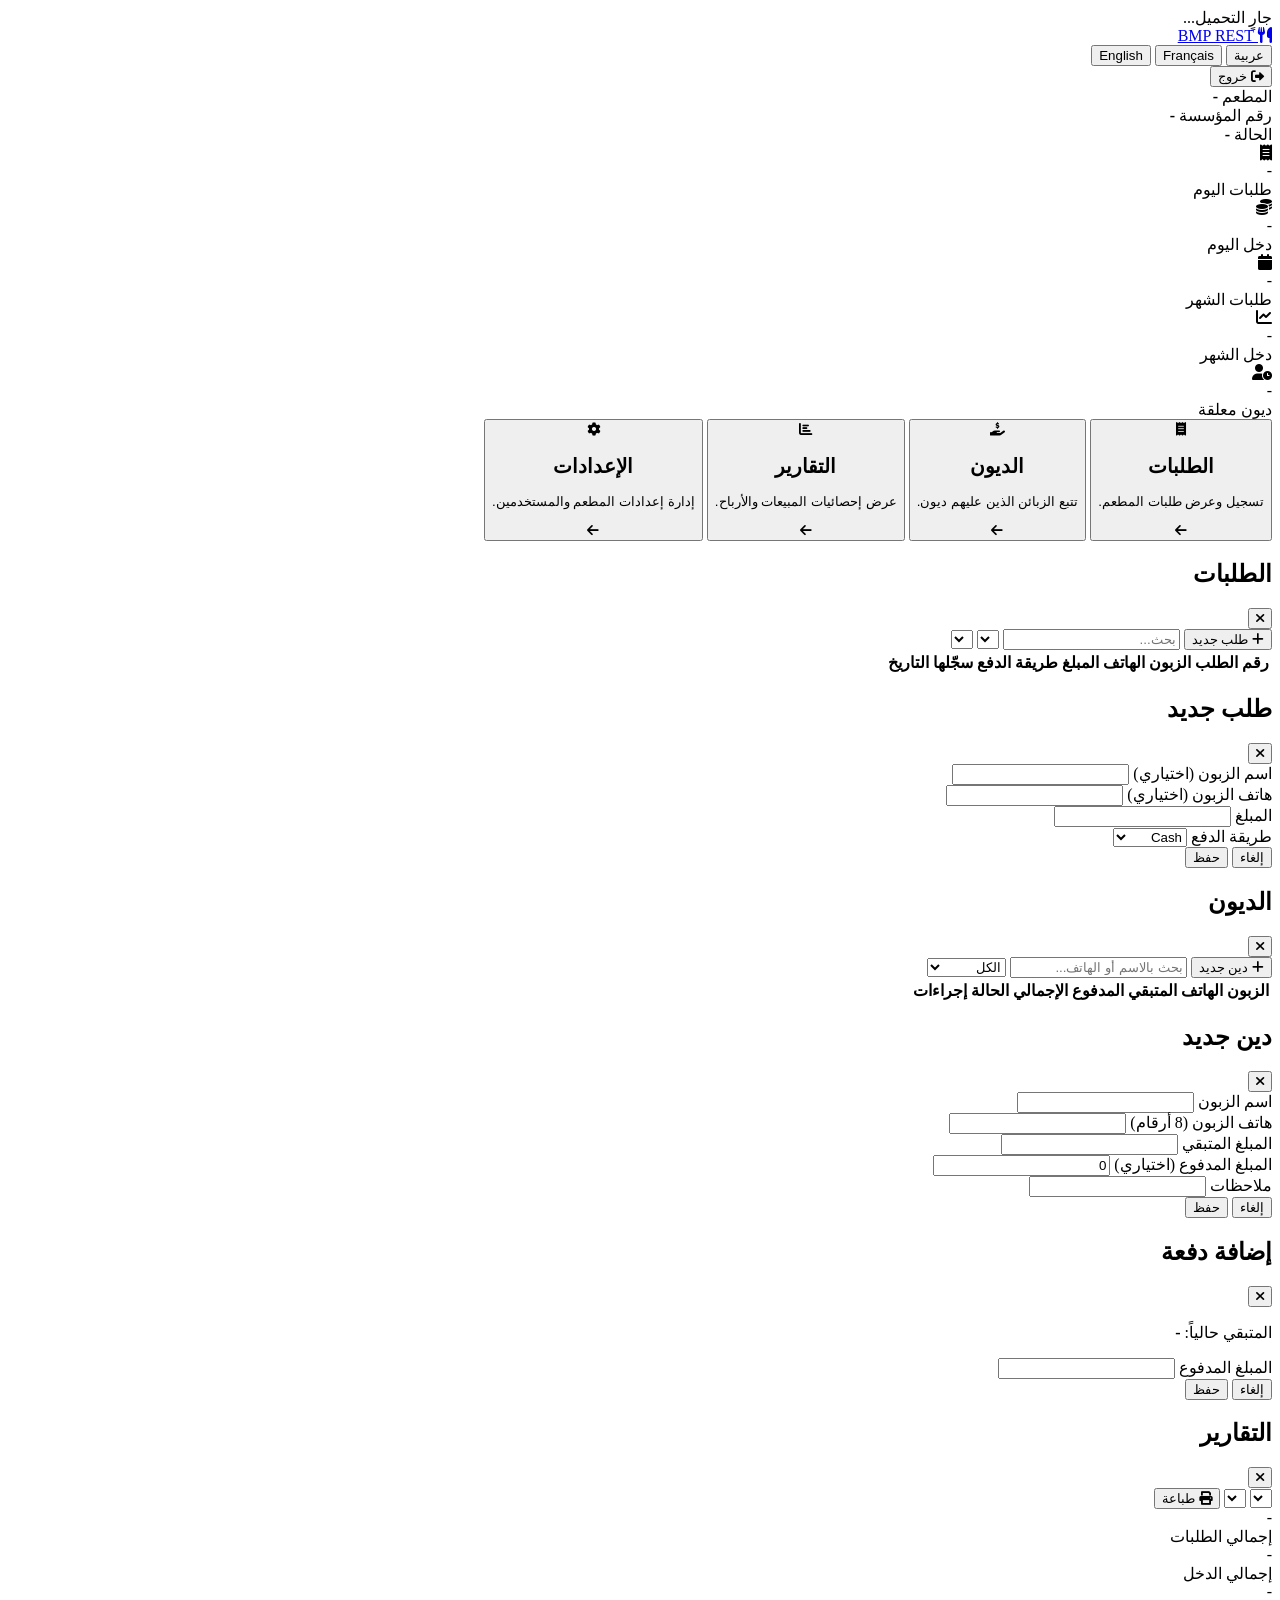
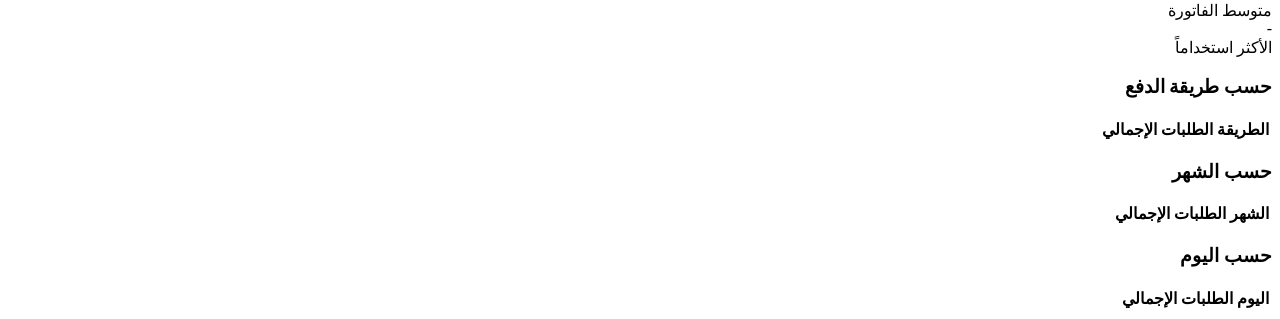
==== rest.html @ 84cc10a3 "Create rest.html" ====
<!DOCTYPE html>
<html lang="ar" dir="rtl">

<head>
    <meta charset="UTF-8">
    <meta name="viewport" content="width=device-width, initial-scale=1.0">

    <title>BMP REST · Dashboard</title>

    <link rel="preconnect" href="https://fonts.googleapis.com">
    <link rel="preconnect" href="https://fonts.gstatic.com" crossorigin>
    <link href="https://fonts.googleapis.com/css2?family=IBM+Plex+Sans+Arabic:wght@300;400;500;600;700&family=Inter:wght@300;400;500;600;700&display=swap" rel="stylesheet">

    <link rel="stylesheet" href="https://cdnjs.cloudflare.com/ajax/libs/font-awesome/6.0.0-beta3/css/all.min.css">

    <link rel="stylesheet" href="rest.css">
</head>

<body class="lang-ar">

    <div class="bg-blob bg-blob-1" aria-hidden="true"></div>
    <div class="bg-blob bg-blob-2" aria-hidden="true"></div>
    <div class="bg-grid" aria-hidden="true"></div>

    <div class="page-loader" id="pageLoader" aria-hidden="true">
        <div class="loader-spinner"></div>
        <span class="loader-text"
              data-ar="جارٍ التحميل..."
              data-fr="Chargement..."
              data-en="Loading...">جارٍ التحميل...</span>
    </div>

    <div class="page-container">

        <!-- Header -->
        <header class="page-header">
            <div class="header-brand">
                <a href="rest.html" class="topbar-logo">
                    <i class="fas fa-utensils"></i> BMP REST
                </a>
            </div>

            <div class="header-actions">
                <div class="lang-switcher" role="group" aria-label="Language">
                    <button type="button" class="lang-btn active" data-lang="ar">عربية</button>
                    <button type="button" class="lang-btn"        data-lang="fr">Français</button>
                    <button type="button" class="lang-btn"        data-lang="en">English</button>
                </div>

                <button id="logoutBtn" class="btn btn-secondary">
                    <i class="fas fa-sign-out-alt"></i>
                    <span data-ar="خروج" data-fr="Déconnexion" data-en="Logout">خروج</span>
                </button>
            </div>
        </header>


        <!-- Summary -->
        <section class="school-summary">
            <div class="summary-item">
                <span class="summary-label" data-ar="المطعم" data-fr="Restaurant" data-en="Restaurant">المطعم</span>
                <strong id="restaurantName">-</strong>
            </div>
            <div class="summary-item">
                <span class="summary-label" data-ar="رقم المؤسسة" data-fr="ID" data-en="Institution ID">رقم المؤسسة</span>
                <strong id="restaurantId">-</strong>
            </div>
            <div class="summary-item">
                <span class="summary-label" data-ar="الحالة" data-fr="Statut" data-en="Status">الحالة</span>
                <strong id="restaurantStatus">-</strong>
            </div>
        </section>


        <!-- Live tiles -->
        <section class="tiles">
            <div class="tile">
                <div class="tile-icon"><i class="fas fa-receipt"></i></div>
                <div class="tile-value" id="tileTodayOrders">-</div>
                <div class="tile-label"
                     data-ar="طلبات اليوم" data-fr="Commandes aujourd'hui" data-en="Today's Orders">طلبات اليوم</div>
            </div>
            <div class="tile">
                <div class="tile-icon"><i class="fas fa-coins"></i></div>
                <div class="tile-value" id="tileTodayIncome">-</div>
                <div class="tile-label"
                     data-ar="دخل اليوم" data-fr="Revenu aujourd'hui" data-en="Today's Income">دخل اليوم</div>
            </div>
            <div class="tile">
                <div class="tile-icon"><i class="fas fa-calendar"></i></div>
                <div class="tile-value" id="tileMonthOrders">-</div>
                <div class="tile-label"
                     data-ar="طلبات الشهر" data-fr="Commandes du mois" data-en="Month Orders">طلبات الشهر</div>
            </div>
            <div class="tile">
                <div class="tile-icon"><i class="fas fa-chart-line"></i></div>
                <div class="tile-value" id="tileMonthIncome">-</div>
                <div class="tile-label"
                     data-ar="دخل الشهر" data-fr="Revenu du mois" data-en="Month Income">دخل الشهر</div>
            </div>
            <div class="tile">
                <div class="tile-icon"><i class="fas fa-user-clock"></i></div>
                <div class="tile-value" id="tileOutstanding">-</div>
                <div class="tile-label"
                     data-ar="ديون معلقة" data-fr="Dettes en attente" data-en="Outstanding Debts">ديون معلقة</div>
            </div>
        </section>


        <!-- Cards -->
        <main class="dashboard">
            <button id="ordersCard" class="dashboard-card">
                <div class="card-icon"><i class="fas fa-receipt"></i></div>
                <h2 data-ar="الطلبات" data-fr="Commandes" data-en="Orders">الطلبات</h2>
                <p data-ar="تسجيل وعرض طلبات المطعم."
                   data-fr="Enregistrer et consulter les commandes."
                   data-en="Record and view restaurant orders.">
                    تسجيل وعرض طلبات المطعم.
                </p>
                <span class="card-arrow"><i class="fas fa-arrow-left"></i></span>
            </button>

            <button id="debtsCard" class="dashboard-card">
                <div class="card-icon"><i class="fas fa-hand-holding-dollar"></i></div>
                <h2 data-ar="الديون" data-fr="Dettes" data-en="Debts">الديون</h2>
                <p data-ar="تتبع الزبائن الذين عليهم ديون."
                   data-fr="Suivre les clients débiteurs."
                   data-en="Track customers with outstanding debts.">
                    تتبع الزبائن الذين عليهم ديون.
                </p>
                <span class="card-arrow"><i class="fas fa-arrow-left"></i></span>
            </button>

            <button id="reportsCard" class="dashboard-card">
                <div class="card-icon"><i class="fas fa-chart-bar"></i></div>
                <h2 data-ar="التقارير" data-fr="Rapports" data-en="Reports">التقارير</h2>
                <p data-ar="عرض إحصائيات المبيعات والأرباح."
                   data-fr="Voir les statistiques de vente."
                   data-en="View sales statistics and reports.">
                    عرض إحصائيات المبيعات والأرباح.
                </p>
                <span class="card-arrow"><i class="fas fa-arrow-left"></i></span>
            </button>

            <button id="settingsCard" class="dashboard-card">
                <div class="card-icon"><i class="fas fa-cog"></i></div>
                <h2 data-ar="الإعدادات" data-fr="Paramètres" data-en="Settings">الإعدادات</h2>
                <p data-ar="إدارة إعدادات المطعم والمستخدمين."
                   data-fr="Gérer les paramètres et utilisateurs."
                   data-en="Manage restaurant settings and users.">
                    إدارة إعدادات المطعم والمستخدمين.
                </p>
                <span class="card-arrow"><i class="fas fa-arrow-left"></i></span>
            </button>
        </main>

    </div>


    <!-- ==================================================== -->
    <!-- ORDERS MODAL -->
    <!-- ==================================================== -->

    <div class="modal" id="ordersModal">
        <div class="modal-overlay" data-close="ordersModal"></div>
        <div class="modal-box modal-xl">

            <header class="modal-header">
                <h2 data-ar="الطلبات" data-fr="Commandes" data-en="Orders">الطلبات</h2>
                <button class="modal-close" data-close="ordersModal"><i class="fas fa-times"></i></button>
            </header>

            <div class="modal-body">

                <div class="toolbar">
                    <button class="btn btn-primary" id="addOrderBtn">
                        <i class="fas fa-plus"></i>
                        <span data-ar="طلب جديد" data-fr="Nouvelle commande" data-en="New Order">طلب جديد</span>
                    </button>

                    <input type="search" id="ordersSearch"
                           data-ar-placeholder="بحث..."
                           data-fr-placeholder="Rechercher..."
                           data-en-placeholder="Search..."
                           placeholder="بحث...">

                    <select id="ordersMonthFilter"></select>

                    <select id="ordersMethodFilter"></select>
                </div>

                <div class="table-wrap">
                    <table class="data-table">
                        <thead>
                            <tr>
                                <th data-ar="رقم الطلب" data-fr="N°" data-en="Order #">رقم الطلب</th>
                                <th data-ar="الزبون" data-fr="Client" data-en="Customer">الزبون</th>
                                <th data-ar="الهاتف" data-fr="Téléphone" data-en="Phone">الهاتف</th>
                                <th data-ar="المبلغ" data-fr="Montant" data-en="Amount">المبلغ</th>
                                <th data-ar="طريقة الدفع" data-fr="Paiement" data-en="Method">طريقة الدفع</th>
                                <th data-ar="سجّلها" data-fr="Enregistré par" data-en="Recorded By">سجّلها</th>
                                <th data-ar="التاريخ" data-fr="Date" data-en="Date">التاريخ</th>
                            </tr>
                        </thead>
                        <tbody id="ordersTableBody"></tbody>
                    </table>
                </div>

                <div class="empty-state" id="ordersEmpty" style="display:none;">
                    <i class="fas fa-receipt"></i>
                    <p data-ar="لا توجد طلبات." data-fr="Aucune commande." data-en="No orders yet.">لا توجد طلبات.</p>
                </div>

            </div>

        </div>
    </div>


    <!-- ADD ORDER MODAL -->
    <div class="modal" id="addOrderModal">
        <div class="modal-overlay" data-close="addOrderModal"></div>
        <div class="modal-box">
            <header class="modal-header">
                <h2 data-ar="طلب جديد" data-fr="Nouvelle commande" data-en="New Order">طلب جديد</h2>
                <button class="modal-close" data-close="addOrderModal"><i class="fas fa-times"></i></button>
            </header>

            <div class="modal-body">
                <form id="addOrderForm" novalidate>

                    <div class="form-group">
                        <label for="orderCustomerName"
                               data-ar="اسم الزبون (اختياري)"
                               data-fr="Nom du client (optionnel)"
                               data-en="Customer Name (optional)">اسم الزبون (اختياري)</label>
                        <input type="text" id="orderCustomerName">
                    </div>

                    <div class="form-group">
                        <label for="orderCustomerPhone"
                               data-ar="هاتف الزبون (اختياري)"
                               data-fr="Téléphone (optionnel)"
                               data-en="Customer Phone (optional)">هاتف الزبون (اختياري)</label>
                        <input type="tel" id="orderCustomerPhone">
                    </div>

                    <div class="form-group">
                        <label for="orderSubtotal"
                               data-ar="المبلغ"
                               data-fr="Montant"
                               data-en="Amount">المبلغ</label>
                        <input type="number" id="orderSubtotal" min="1" step="0.01" required>
                    </div>

                    <div class="form-group">
                        <label for="orderPaymentMethod"
                               data-ar="طريقة الدفع"
                               data-fr="Mode de paiement"
                               data-en="Payment Method">طريقة الدفع</label>
                        <select id="orderPaymentMethod" required>
                            <option value="Cash">Cash</option>
                            <option value="Bankily">Bankily</option>
                            <option value="Sedad">Sedad</option>
                            <option value="Masrivi">Masrivi</option>
                            <option value="Bimbank">Bimbank</option>
                            <option value="Gimtel">Gimtel</option>
                        </select>
                    </div>

                    <div id="orderFormError" class="error-message"></div>

                    <div class="modal-actions">
                        <button type="button" class="btn btn-secondary" data-close="addOrderModal">
                            <span data-ar="إلغاء" data-fr="Annuler" data-en="Cancel">إلغاء</span>
                        </button>
                        <button type="submit" class="btn btn-primary" id="saveOrderBtn">
                            <span class="btn-spinner"></span>
                            <span class="btn-label" data-ar="حفظ" data-fr="Enregistrer" data-en="Save">حفظ</span>
                        </button>
                    </div>

                </form>
            </div>
        </div>
    </div>


    <!-- ==================================================== -->
    <!-- DEBTS MODAL -->
    <!-- ==================================================== -->

    <div class="modal" id="debtsModal">
        <div class="modal-overlay" data-close="debtsModal"></div>
        <div class="modal-box modal-xl">

            <header class="modal-header">
                <h2 data-ar="الديون" data-fr="Dettes" data-en="Debts">الديون</h2>
                <button class="modal-close" data-close="debtsModal"><i class="fas fa-times"></i></button>
            </header>

            <div class="modal-body">

                <div class="toolbar">
                    <button class="btn btn-primary" id="addDebtBtn">
                        <i class="fas fa-plus"></i>
                        <span data-ar="دين جديد" data-fr="Nouvelle dette" data-en="New Debt">دين جديد</span>
                    </button>

                    <input type="search" id="debtsSearch"
                           data-ar-placeholder="بحث بالاسم أو الهاتف..."
                           data-fr-placeholder="Rechercher par nom ou tél..."
                           data-en-placeholder="Search by name or phone..."
                           placeholder="بحث بالاسم أو الهاتف...">

                    <select id="debtsStatusFilter">
                        <option value="" data-ar="الكل" data-fr="Tout" data-en="All">الكل</option>
                        <option value="unpaid"  data-ar="غير مدفوع" data-fr="Impayé" data-en="Unpaid">غير مدفوع</option>
                        <option value="partial" data-ar="جزئي" data-fr="Partiel" data-en="Partial">جزئي</option>
                        <option value="settled" data-ar="مسدّد" data-fr="Réglé" data-en="Settled">مسدّد</option>
                    </select>
                </div>

                <div class="table-wrap">
                    <table class="data-table">
                        <thead>
                            <tr>
                                <th data-ar="الزبون" data-fr="Client" data-en="Customer">الزبون</th>
                                <th data-ar="الهاتف" data-fr="Téléphone" data-en="Phone">الهاتف</th>
                                <th data-ar="المتبقي" data-fr="Restant" data-en="Owed">المتبقي</th>
                                <th data-ar="المدفوع" data-fr="Payé" data-en="Paid">المدفوع</th>
                                <th data-ar="الإجمالي" data-fr="Total" data-en="Total">الإجمالي</th>
                                <th data-ar="الحالة" data-fr="Statut" data-en="Status">الحالة</th>
                                <th data-ar="إجراءات" data-fr="Actions" data-en="Actions">إجراءات</th>
                            </tr>
                        </thead>
                        <tbody id="debtsTableBody"></tbody>
                    </table>
                </div>

                <div class="empty-state" id="debtsEmpty" style="display:none;">
                    <i class="fas fa-hand-holding-dollar"></i>
                    <p data-ar="لا توجد ديون." data-fr="Aucune dette." data-en="No debts yet.">لا توجد ديون.</p>
                </div>

            </div>

        </div>
    </div>


    <!-- ADD DEBT MODAL -->
    <div class="modal" id="addDebtModal">
        <div class="modal-overlay" data-close="addDebtModal"></div>
        <div class="modal-box">
            <header class="modal-header">
                <h2 data-ar="دين جديد" data-fr="Nouvelle dette" data-en="New Debt">دين جديد</h2>
                <button class="modal-close" data-close="addDebtModal"><i class="fas fa-times"></i></button>
            </header>

            <div class="modal-body">
                <form id="addDebtForm" novalidate>

                    <div class="form-group">
                        <label for="debtCustomerName"
                               data-ar="اسم الزبون" data-fr="Nom du client" data-en="Customer Name">اسم الزبون</label>
                        <input type="text" id="debtCustomerName" required>
                    </div>

                    <div class="form-group">
                        <label for="debtCustomerPhone"
                               data-ar="هاتف الزبون (8 أرقام)"
                               data-fr="Téléphone (8 chiffres)"
                               data-en="Phone (8 digits)">هاتف الزبون (8 أرقام)</label>
                        <input type="tel" id="debtCustomerPhone" maxlength="8" pattern="\d{8}" required>
                    </div>

                    <div class="form-group">
                        <label for="debtAmountOwed"
                               data-ar="المبلغ المتبقي"
                               data-fr="Montant dû"
                               data-en="Amount Owed">المبلغ المتبقي</label>
                        <input type="number" id="debtAmountOwed" min="0.01" step="0.01" required>
                    </div>

                    <div class="form-group">
                        <label for="debtAmountPaid"
                               data-ar="المبلغ المدفوع (اختياري)"
                               data-fr="Montant payé (optionnel)"
                               data-en="Amount Paid (optional)">المبلغ المدفوع (اختياري)</label>
                        <input type="number" id="debtAmountPaid" min="0" step="0.01" value="0">
                    </div>

                    <div class="form-group">
                        <label for="debtNotes"
                               data-ar="ملاحظات" data-fr="Notes" data-en="Notes">ملاحظات</label>
                        <input type="text" id="debtNotes">
                    </div>

                    <div id="debtFormError" class="error-message"></div>

                    <div class="modal-actions">
                        <button type="button" class="btn btn-secondary" data-close="addDebtModal">
                            <span data-ar="إلغاء" data-fr="Annuler" data-en="Cancel">إلغاء</span>
                        </button>
                        <button type="submit" class="btn btn-primary" id="saveDebtBtn">
                            <span class="btn-spinner"></span>
                            <span class="btn-label" data-ar="حفظ" data-fr="Enregistrer" data-en="Save">حفظ</span>
                        </button>
                    </div>

                </form>
            </div>
        </div>
    </div>


    <!-- ADD DEBT PAYMENT MODAL -->
    <div class="modal" id="addPaymentModal">
        <div class="modal-overlay" data-close="addPaymentModal"></div>
        <div class="modal-box">
            <header class="modal-header">
                <h2 data-ar="إضافة دفعة" data-fr="Ajouter un paiement" data-en="Add Payment">إضافة دفعة</h2>
                <button class="modal-close" data-close="addPaymentModal"><i class="fas fa-times"></i></button>
            </header>

            <div class="modal-body">

                <p class="muted-line">
                    <span data-ar="المتبقي حالياً:" data-fr="Restant actuel:" data-en="Current owed:">المتبقي حالياً:</span>
                    <strong id="paymentOwedNow">-</strong>
                </p>

                <form id="addPaymentForm" novalidate>
                    <div class="form-group">
                        <label for="paymentAmount"
                               data-ar="المبلغ المدفوع"
                               data-fr="Montant payé"
                               data-en="Payment Amount">المبلغ المدفوع</label>
                        <input type="number" id="paymentAmount" min="0.01" step="0.01" required>
                    </div>

                    <div id="paymentFormError" class="error-message"></div>

                    <div class="modal-actions">
                        <button type="button" class="btn btn-secondary" data-close="addPaymentModal">
                            <span data-ar="إلغاء" data-fr="Annuler" data-en="Cancel">إلغاء</span>
                        </button>
                        <button type="submit" class="btn btn-primary" id="savePaymentBtn">
                            <span class="btn-spinner"></span>
                            <span class="btn-label" data-ar="حفظ" data-fr="Enregistrer" data-en="Save">حفظ</span>
                        </button>
                    </div>
                </form>

            </div>
        </div>
    </div>


    <!-- ==================================================== -->
    <!-- REPORTS MODAL -->
    <!-- ==================================================== -->

    <div class="modal" id="reportsModal">
        <div class="modal-overlay" data-close="reportsModal"></div>
        <div class="modal-box modal-xl">

            <header class="modal-header">
                <h2 data-ar="التقارير" data-fr="Rapports" data-en="Reports">التقارير</h2>
                <button class="modal-close" data-close="reportsModal"><i class="fas fa-times"></i></button>
            </header>

            <div class="modal-body">

                <div class="toolbar">
                    <select id="reportMonthFilter"></select>
                    <select id="reportMethodFilter"></select>
                    <button class="btn btn-secondary" id="printReportBtn">
                        <i class="fas fa-print"></i>
                        <span data-ar="طباعة" data-fr="Imprimer" data-en="Print">طباعة</span>
                    </button>
                </div>

                <div class="tiles mini">
                    <div class="tile">
                        <div class="tile-value" id="reportTotalOrders">-</div>
                        <div class="tile-label" data-ar="إجمالي الطلبات" data-fr="Commandes" data-en="Total Orders">إجمالي الطلبات</div>
                    </div>
                    <div class="tile">
                        <div class="tile-value" id="reportTotalIncome">-</div>
                        <div class="tile-label" data-ar="إجمالي الدخل" data-fr="Revenu" data-en="Total Income">إجمالي الدخل</div>
                    </div>
                    <div class="tile">
                        <div class="tile-value" id="reportAvgTicket">-</div>
                        <div class="tile-label" data-ar="متوسط الفاتورة" data-fr="Ticket moyen" data-en="Avg Ticket">متوسط الفاتورة</div>
                    </div>
                    <div class="tile">
                        <div class="tile-value" id="reportTopMethod">-</div>
                        <div class="tile-label" data-ar="الأكثر استخداماً" data-fr="Top méthode" data-en="Top Method">الأكثر استخداماً</div>
                    </div>
                </div>

                <h3 class="section-title" data-ar="حسب طريقة الدفع" data-fr="Par méthode" data-en="By Payment Method">حسب طريقة الدفع</h3>
                <div class="table-wrap">
                    <table class="data-table">
                        <thead>
                            <tr>
                                <th data-ar="الطريقة" data-fr="Méthode" data-en="Method">الطريقة</th>
                                <th data-ar="الطلبات" data-fr="Commandes" data-en="Orders">الطلبات</th>
                                <th data-ar="الإجمالي" data-fr="Total" data-en="Total">الإجمالي</th>
                            </tr>
                        </thead>
                        <tbody id="reportMethodBody"></tbody>
                    </table>
                </div>

                <h3 class="section-title" data-ar="حسب الشهر" data-fr="Par mois" data-en="By Month">حسب الشهر</h3>
                <div class="table-wrap">
                    <table class="data-table">
                        <thead>
                            <tr>
                                <th data-ar="الشهر" data-fr="Mois" data-en="Month">الشهر</th>
                                <th data-ar="الطلبات" data-fr="Commandes" data-en="Orders">الطلبات</th>
                                <th data-ar="الإجمالي" data-fr="Total" data-en="Total">الإجمالي</th>
                            </tr>
                        </thead>
                        <tbody id="reportMonthBody"></tbody>
                    </table>
                </div>

                <h3 class="section-title" data-ar="حسب اليوم" data-fr="Par jour" data-en="By Day">حسب اليوم</h3>
                <div class="table-wrap">
                    <table class="data-table">
                        <thead>
                            <tr>
                                <th data-ar="اليوم" data-fr="Jour" data-en="Day">اليوم</th>
                                <th data-ar="الطلبات" data-fr="Commandes" data-en="Orders">الطلبات</th>
                                <th data-ar="الإجمالي" data-fr="Total" data-en="Total">الإجمالي</th>
                            </tr>
                        </thead>
                        <tbody id="reportDayBody"></tbody>
                    </table>
                </div>

            </div>

        </div>
    </div>

    <script src="rest.auth.js"></script>
    <script src="rest.js"></script>

</body>

</html>
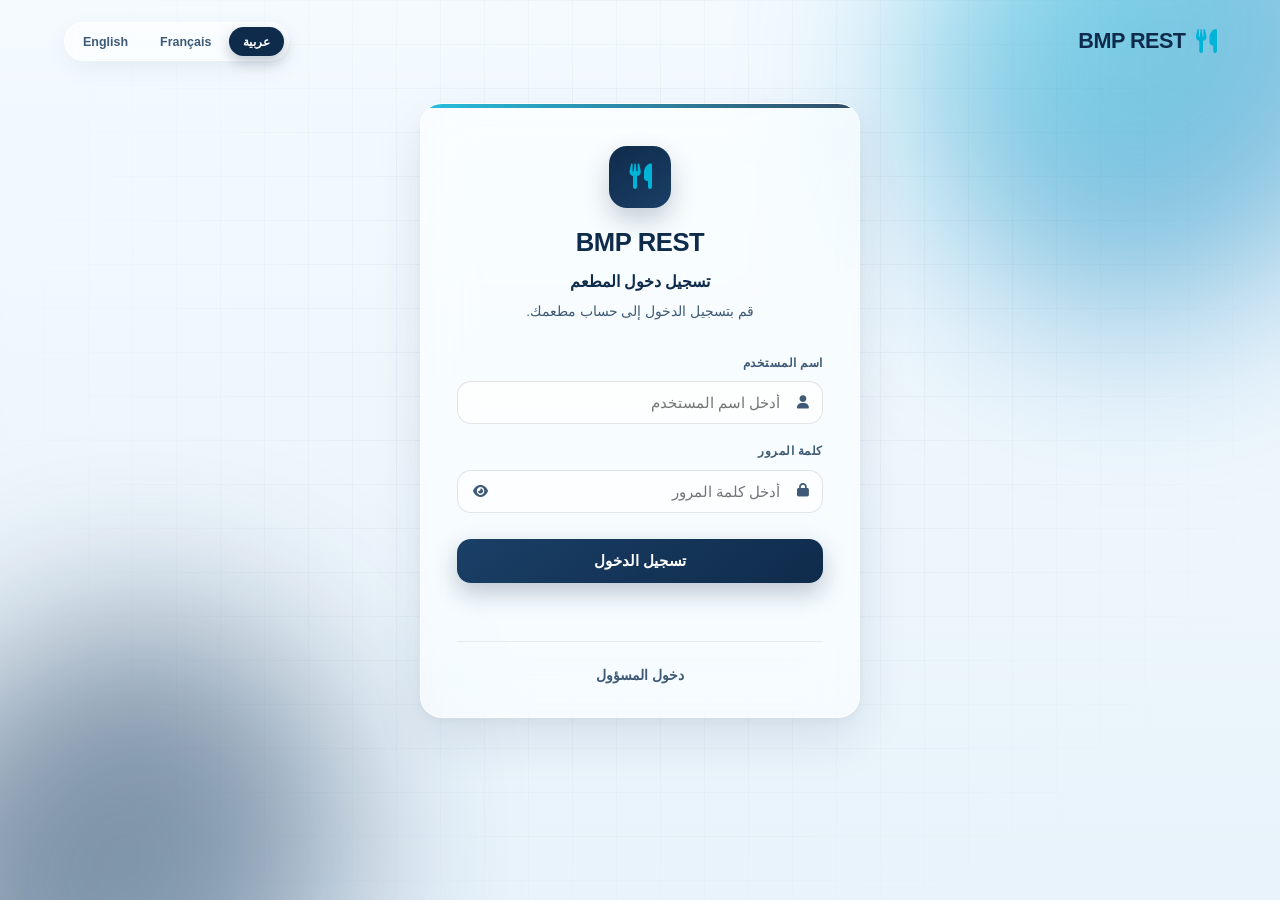
==== commit c8e816bc: "Update title and header icon in rest.html" ====
--- a/rest.html
+++ b/rest.html
@@ -5,7 +5,7 @@
     <meta charset="UTF-8">
     <meta name="viewport" content="width=device-width, initial-scale=1.0">
 
-    <title>BMP REST · Dashboard</title>
+    <title>BMP · Dashboard</title>
 
     <link rel="preconnect" href="https://fonts.googleapis.com">
     <link rel="preconnect" href="https://fonts.gstatic.com" crossorigin>
@@ -36,7 +36,7 @@
         <header class="page-header">
             <div class="header-brand">
                 <a href="rest.html" class="topbar-logo">
-                    <i class="fas fa-utensils"></i> BMP REST
+                    <i class="fas fa-cubes"></i> BMP
                 </a>
             </div>
 
@@ -196,6 +196,7 @@
                                 <th data-ar="رقم الطلب" data-fr="N°" data-en="Order #">رقم الطلب</th>
                                 <th data-ar="الزبون" data-fr="Client" data-en="Customer">الزبون</th>
                                 <th data-ar="الهاتف" data-fr="Téléphone" data-en="Phone">الهاتف</th>
+                                <th data-ar="العنصر" data-fr="Article" data-en="Item">العنصر</th>
                                 <th data-ar="المبلغ" data-fr="Montant" data-en="Amount">المبلغ</th>
                                 <th data-ar="طريقة الدفع" data-fr="Paiement" data-en="Method">طريقة الدفع</th>
                                 <th data-ar="سجّلها" data-fr="Enregistré par" data-en="Recorded By">سجّلها</th>
@@ -243,6 +244,14 @@
                                data-fr="Téléphone (optionnel)"
                                data-en="Customer Phone (optional)">هاتف الزبون (اختياري)</label>
                         <input type="tel" id="orderCustomerPhone">
+                    </div>
+
+                    <div class="form-group">
+                        <label for="orderItemName"
+                               data-ar="اسم العنصر (اختياري)"
+                               data-fr="Article (optionnel)"
+                               data-en="Item Name (optional)">اسم العنصر (اختياري)</label>
+                        <input type="text" id="orderItemName">
                     </div>
 
                     <div class="form-group">
--- a/rest.css
+++ b/rest.css
@@ -0,0 +1,969 @@
+/* =====================================================
+   BMP REST · Dashboard + Settings styles
+   ===================================================== */
+
+* { box-sizing: border-box; margin: 0; padding: 0; }
+
+:root {
+    --primary: #0f2b4b;
+    --primary-light: #1a3f66;
+    --accent: #00b4d8;
+    --accent-soft: #e6f7fd;
+    --text-dark: #0b1a2a;
+    --text-muted: #3e5a76;
+    --white: #ffffff;
+    --danger: #dc2626;
+    --success: #16a34a;
+
+    --glass-bg: rgba(255, 255, 255, 0.62);
+    --glass-border: rgba(255, 255, 255, 0.75);
+
+    --shadow-soft: 0 8px 24px rgba(15, 43, 75, 0.06);
+    --shadow-card: 0 20px 50px rgba(15, 43, 75, 0.10), 0 4px 12px rgba(15, 43, 75, 0.04);
+
+    --radius: 22px;
+    --radius-sm: 14px;
+    --transition: all 0.25s ease;
+}
+
+body {
+    min-height: 100vh;
+    font-family: 'IBM Plex Sans Arabic', 'Inter', sans-serif;
+    color: var(--text-dark);
+    line-height: 1.6;
+    position: relative;
+    overflow-x: hidden;
+    background: linear-gradient(180deg, #f4faff 0%, #e8f3fb 100%);
+}
+
+body.lang-ar { font-family: 'IBM Plex Sans Arabic', sans-serif; }
+body.lang-fr, body.lang-en { font-family: 'Inter', sans-serif; }
+
+
+/* ============================================
+   BACKGROUND
+   ============================================ */
+
+.bg-blob {
+    position: fixed;
+    border-radius: 50%;
+    filter: blur(90px);
+    opacity: 0.5;
+    pointer-events: none;
+    z-index: 0;
+}
+
+.bg-blob-1 {
+    width: 520px; height: 520px;
+    top: -180px; inset-inline-start: -160px;
+    background: radial-gradient(circle at 30% 30%, #00b4d8, #0077b6 60%, transparent 75%);
+    animation: drift1 18s ease-in-out infinite;
+}
+
+.bg-blob-2 {
+    width: 480px; height: 480px;
+    bottom: -180px; inset-inline-end: -140px;
+    background: radial-gradient(circle at 70% 70%, #1a3f66, #0f2b4b 60%, transparent 75%);
+    animation: drift2 22s ease-in-out infinite;
+}
+
+@keyframes drift1 {
+    0%, 100% { transform: translate(0, 0) scale(1); }
+    50%      { transform: translate(40px, 30px) scale(1.06); }
+}
+@keyframes drift2 {
+    0%, 100% { transform: translate(0, 0) scale(1); }
+    50%      { transform: translate(-40px, -30px) scale(1.05); }
+}
+
+.bg-grid {
+    position: fixed;
+    inset: 0;
+    z-index: 0;
+    pointer-events: none;
+    background-image:
+        linear-gradient(rgba(15, 43, 75, 0.035) 1px, transparent 1px),
+        linear-gradient(90deg, rgba(15, 43, 75, 0.035) 1px, transparent 1px);
+    background-size: 44px 44px;
+    mask-image: radial-gradient(circle at 50% 40%, black 30%, transparent 80%);
+    -webkit-mask-image: radial-gradient(circle at 50% 40%, black 30%, transparent 80%);
+}
+
+
+/* ============================================
+   LOADER
+   ============================================ */
+
+.page-loader {
+    position: fixed;
+    inset: 0;
+    z-index: 9999;
+    display: flex;
+    flex-direction: column;
+    align-items: center;
+    justify-content: center;
+    gap: 18px;
+    background: rgba(244, 250, 255, 0.85);
+    backdrop-filter: blur(8px);
+    -webkit-backdrop-filter: blur(8px);
+    opacity: 1;
+    visibility: visible;
+    transition: opacity 0.4s ease, visibility 0.4s ease;
+}
+
+.page-loader.hidden {
+    opacity: 0;
+    visibility: hidden;
+    pointer-events: none;
+}
+
+.loader-spinner {
+    width: 44px;
+    height: 44px;
+    border-radius: 50%;
+    border: 3px solid rgba(15, 43, 75, 0.12);
+    border-top-color: var(--accent);
+    animation: spin 0.8s linear infinite;
+}
+
+.loader-spinner.small { width: 26px; height: 26px; border-width: 2px; }
+
+@keyframes spin { to { transform: rotate(360deg); } }
+
+.loader-text {
+    font-size: 0.9rem;
+    font-weight: 600;
+    color: var(--primary);
+    letter-spacing: 0.3px;
+}
+
+
+/* ============================================
+   LAYOUT
+   ============================================ */
+
+.page-container {
+    position: relative;
+    z-index: 2;
+    width: 92%;
+    max-width: 1250px;
+    margin: 0 auto;
+    padding: 32px 0 50px;
+}
+
+.page-title {
+    font-size: 1.5rem;
+    font-weight: 700;
+    color: var(--primary);
+    letter-spacing: -0.4px;
+    margin-bottom: 26px;
+    display: flex;
+    align-items: center;
+    gap: 10px;
+}
+
+.page-title i { color: var(--accent); }
+
+
+/* ============================================
+   HEADER
+   ============================================ */
+
+.page-header {
+    display: flex;
+    justify-content: space-between;
+    align-items: center;
+    gap: 20px;
+    margin-bottom: 30px;
+    flex-wrap: wrap;
+}
+
+.topbar-logo {
+    display: inline-flex;
+    align-items: center;
+    gap: 10px;
+    font-weight: 700;
+    font-size: 1.4rem;
+    letter-spacing: -0.5px;
+    color: var(--primary);
+    text-decoration: none;
+}
+
+.topbar-logo i { color: var(--accent); font-size: 1.6rem; }
+
+.header-actions {
+    display: flex;
+    align-items: center;
+    gap: 12px;
+    flex-wrap: wrap;
+}
+
+
+/* ============================================
+   LANGUAGE SWITCHER
+   ============================================ */
+
+.lang-switcher {
+    display: flex;
+    align-items: center;
+    gap: 4px;
+    padding: 4px;
+    background: var(--glass-bg);
+    backdrop-filter: blur(16px) saturate(140%);
+    -webkit-backdrop-filter: blur(16px) saturate(140%);
+    border: 1px solid var(--glass-border);
+    border-radius: 40px;
+    box-shadow: var(--shadow-soft);
+}
+
+.lang-btn {
+    background: transparent;
+    border: none;
+    padding: 7px 14px;
+    font-size: 0.78rem;
+    font-weight: 600;
+    color: var(--text-muted);
+    border-radius: 30px;
+    cursor: pointer;
+    transition: var(--transition);
+    font-family: inherit;
+    letter-spacing: 0.3px;
+}
+
+.lang-btn:hover { color: var(--primary); }
+
+.lang-btn.active {
+    background: var(--primary);
+    color: var(--white);
+    box-shadow: 0 6px 14px rgba(15, 43, 75, 0.25);
+}
+
+
+/* ============================================
+   BUTTONS
+   ============================================ */
+
+.btn {
+    display: inline-flex;
+    align-items: center;
+    gap: 8px;
+    border: none;
+    border-radius: var(--radius-sm);
+    padding: 11px 20px;
+    font-size: 0.9rem;
+    font-weight: 600;
+    font-family: inherit;
+    cursor: pointer;
+    transition: var(--transition);
+}
+
+.btn-secondary {
+    background: var(--glass-bg);
+    backdrop-filter: blur(16px);
+    -webkit-backdrop-filter: blur(16px);
+    color: var(--primary);
+    border: 1px solid var(--glass-border);
+    box-shadow: var(--shadow-soft);
+}
+
+.btn-secondary:hover {
+    background: var(--white);
+    transform: translateY(-2px);
+    box-shadow: 0 12px 28px rgba(15, 43, 75, 0.14);
+}
+
+.btn-primary {
+    background: linear-gradient(145deg, #1a3f66, #0f2b4b);
+    color: var(--white);
+    box-shadow: 0 10px 24px rgba(15, 43, 75, 0.25);
+}
+
+.btn-primary:hover:not(:disabled) {
+    transform: translateY(-2px);
+    box-shadow: 0 14px 30px rgba(15, 43, 75, 0.30);
+}
+
+.btn-primary:disabled { opacity: 0.7; cursor: not-allowed; }
+
+.btn-spinner {
+    display: none;
+    width: 16px;
+    height: 16px;
+    border-radius: 50%;
+    border: 2px solid rgba(255, 255, 255, 0.35);
+    border-top-color: #ffffff;
+    animation: spin 0.7s linear infinite;
+}
+
+.btn.loading .btn-spinner { display: inline-block; }
+
+
+/* ============================================
+   SUMMARY
+   ============================================ */
+
+.school-summary {
+    display: grid;
+    grid-template-columns: repeat(3, 1fr);
+    gap: 18px;
+    margin-bottom: 30px;
+}
+
+.summary-item {
+    background: var(--glass-bg);
+    backdrop-filter: blur(20px) saturate(150%);
+    -webkit-backdrop-filter: blur(20px) saturate(150%);
+    border: 1px solid var(--glass-border);
+    border-radius: var(--radius);
+    padding: 22px;
+    box-shadow: var(--shadow-card);
+    position: relative;
+    overflow: hidden;
+}
+
+.summary-item::before {
+    content: "";
+    position: absolute;
+    top: 0;
+    inset-inline-start: 0;
+    width: 4px;
+    height: 100%;
+    background: linear-gradient(180deg, var(--accent), var(--primary));
+    border-radius: 0 4px 4px 0;
+}
+
+.summary-label {
+    display: block;
+    font-size: 0.7rem;
+    font-weight: 700;
+    color: var(--text-muted);
+    text-transform: uppercase;
+    letter-spacing: 0.6px;
+    margin-bottom: 10px;
+}
+
+.summary-item strong {
+    display: block;
+    font-size: 1.05rem;
+    font-weight: 700;
+    color: var(--primary);
+    word-break: break-word;
+}
+
+
+/* ============================================
+   TILES
+   ============================================ */
+
+.tiles {
+    display: grid;
+    grid-template-columns: repeat(5, 1fr);
+    gap: 16px;
+    margin-bottom: 30px;
+}
+
+.tiles.mini { grid-template-columns: repeat(4, 1fr); margin-bottom: 24px; }
+
+.tile {
+    background: var(--glass-bg);
+    backdrop-filter: blur(20px) saturate(150%);
+    -webkit-backdrop-filter: blur(20px) saturate(150%);
+    border: 1px solid var(--glass-border);
+    border-radius: var(--radius);
+    padding: 20px 18px;
+    box-shadow: var(--shadow-card);
+    text-align: start;
+    position: relative;
+    overflow: hidden;
+}
+
+.tile::before {
+    content: "";
+    position: absolute;
+    top: 0; inset-inline-start: 0;
+    width: 4px; height: 100%;
+    background: linear-gradient(180deg, var(--accent), var(--primary));
+}
+
+.tile-icon {
+    width: 40px;
+    height: 40px;
+    border-radius: 12px;
+    background: linear-gradient(145deg, #0f2b4b, #1a3f66);
+    color: var(--accent);
+    display: flex;
+    align-items: center;
+    justify-content: center;
+    font-size: 1rem;
+    margin-bottom: 12px;
+    box-shadow: 0 8px 16px rgba(15, 43, 75, 0.20);
+}
+
+.tile-value {
+    font-size: 1.4rem;
+    font-weight: 700;
+    color: var(--primary);
+    letter-spacing: -0.4px;
+    margin-bottom: 4px;
+    word-break: break-word;
+}
+
+.tile-label {
+    font-size: 0.72rem;
+    font-weight: 700;
+    color: var(--text-muted);
+    text-transform: uppercase;
+    letter-spacing: 0.5px;
+}
+
+
+/* ============================================
+   DASHBOARD CARDS
+   ============================================ */
+
+.dashboard {
+    display: grid;
+    grid-template-columns: repeat(2, 1fr);
+    gap: 20px;
+    margin-bottom: 36px;
+}
+
+.dashboard-card {
+    position: relative;
+    min-height: 180px;
+    display: flex;
+    flex-direction: column;
+    align-items: flex-start;
+    justify-content: flex-start;
+    text-align: start;
+    padding: 28px 24px 24px;
+    background: var(--glass-bg);
+    backdrop-filter: blur(20px) saturate(150%);
+    -webkit-backdrop-filter: blur(20px) saturate(150%);
+    border: 1px solid var(--glass-border);
+    border-radius: var(--radius);
+    cursor: pointer;
+    box-shadow: var(--shadow-card);
+    transition: var(--transition);
+    font-family: inherit;
+    color: inherit;
+    overflow: hidden;
+}
+
+.dashboard-card::before {
+    content: "";
+    position: absolute;
+    top: 0;
+    inset-inline-start: 0;
+    width: 100%;
+    height: 4px;
+    background: linear-gradient(90deg, var(--accent), var(--primary));
+    opacity: 0.85;
+}
+
+.dashboard-card:hover {
+    transform: translateY(-6px);
+    box-shadow: 0 26px 60px rgba(15, 43, 75, 0.16), 0 6px 14px rgba(15, 43, 75, 0.06);
+    border-color: rgba(0, 180, 216, 0.5);
+}
+
+.card-icon {
+    width: 52px;
+    height: 52px;
+    border-radius: 16px;
+    background: linear-gradient(145deg, #0f2b4b, #1a3f66);
+    color: var(--accent);
+    display: flex;
+    align-items: center;
+    justify-content: center;
+    font-size: 1.35rem;
+    margin-bottom: 18px;
+    box-shadow: 0 10px 22px rgba(15, 43, 75, 0.22);
+}
+
+.dashboard-card h2 {
+    font-size: 1.2rem;
+    font-weight: 700;
+    color: var(--primary);
+    margin-bottom: 8px;
+}
+
+.dashboard-card p {
+    font-size: 0.88rem;
+    color: var(--text-muted);
+    max-width: 300px;
+}
+
+.card-arrow {
+    position: absolute;
+    bottom: 20px;
+    inset-inline-end: 22px;
+    color: var(--accent);
+    font-size: 0.9rem;
+    opacity: 0.4;
+    transition: var(--transition);
+}
+
+.dashboard-card:hover .card-arrow {
+    opacity: 1;
+    transform: translateX(-4px);
+}
+
+html[dir="rtl"] .dashboard-card:hover .card-arrow { transform: translateX(4px); }
+html[dir="rtl"] .card-arrow i { transform: rotate(180deg); }
+
+
+/* ============================================
+   MODALS — THIS IS THE CRITICAL PART
+   ============================================ */
+
+.modal {
+    display: none;
+    position: fixed;
+    inset: 0;
+    z-index: 500;
+    align-items: center;
+    justify-content: center;
+    padding: 20px;
+}
+
+.modal.open { display: flex; }
+
+.modal-overlay {
+    position: absolute;
+    inset: 0;
+    background: rgba(15, 43, 75, 0.35);
+    backdrop-filter: blur(6px);
+    -webkit-backdrop-filter: blur(6px);
+}
+
+.modal-box {
+    position: relative;
+    background: var(--white);
+    border-radius: var(--radius);
+    box-shadow: 0 30px 80px rgba(15, 43, 75, 0.28);
+    max-height: 90vh;
+    width: 100%;
+    max-width: 560px;
+    display: flex;
+    flex-direction: column;
+    overflow: hidden;
+}
+
+.modal-box.modal-lg { max-width: 900px; }
+.modal-box.modal-xl { max-width: 1100px; }
+
+.modal-header {
+    display: flex;
+    align-items: center;
+    justify-content: space-between;
+    padding: 20px 24px;
+    border-bottom: 1px solid rgba(15, 43, 75, 0.08);
+}
+
+.modal-header h2 {
+    font-size: 1.1rem;
+    font-weight: 700;
+    color: var(--primary);
+}
+
+.modal-close {
+    background: transparent;
+    border: none;
+    color: var(--text-muted);
+    font-size: 1.05rem;
+    padding: 6px 10px;
+    border-radius: 8px;
+    cursor: pointer;
+    transition: var(--transition);
+}
+
+.modal-close:hover { background: rgba(15, 43, 75, 0.06); color: var(--primary); }
+
+.modal-body {
+    padding: 24px;
+    overflow-y: auto;
+}
+
+.modal-actions {
+    display: flex;
+    justify-content: flex-end;
+    gap: 12px;
+    margin-top: 8px;
+    padding-top: 20px;
+    border-top: 1px solid rgba(15, 43, 75, 0.08);
+}
+
+
+/* ============================================
+   FORMS
+   ============================================ */
+
+.form-group { margin-bottom: 16px; }
+
+.form-group label {
+    display: block;
+    font-size: 0.75rem;
+    font-weight: 700;
+    color: var(--text-muted);
+    text-transform: uppercase;
+    letter-spacing: 0.5px;
+    margin-bottom: 8px;
+}
+
+.form-group input,
+.form-group select {
+    width: 100%;
+    padding: 11px 14px;
+    font-family: inherit;
+    font-size: 0.92rem;
+    color: var(--text-dark);
+    background: #ffffff;
+    border: 1px solid rgba(15, 43, 75, 0.14);
+    border-radius: var(--radius-sm);
+    outline: none;
+    transition: var(--transition);
+}
+
+.form-group input:focus,
+.form-group select:focus {
+    border-color: var(--accent);
+    box-shadow: 0 0 0 3px rgba(0, 180, 216, 0.15);
+}
+
+.form-row {
+    display: grid;
+    grid-template-columns: 1fr 1fr;
+    gap: 14px;
+}
+
+.error-message {
+    margin-top: 10px;
+    font-size: 0.85rem;
+    color: var(--danger);
+    font-weight: 600;
+    min-height: 20px;
+}
+
+
+/* ============================================
+   TABLES
+   ============================================ */
+
+.table-wrap {
+    overflow-x: auto;
+    border-radius: var(--radius-sm);
+    border: 1px solid rgba(15, 43, 75, 0.08);
+}
+
+.data-table {
+    width: 100%;
+    border-collapse: collapse;
+    font-size: 0.86rem;
+}
+
+.data-table thead { background: #f6fafd; }
+
+.data-table th {
+    text-align: start;
+    padding: 12px 14px;
+    font-size: 0.72rem;
+    font-weight: 700;
+    color: var(--text-muted);
+    text-transform: uppercase;
+    letter-spacing: 0.4px;
+    border-bottom: 1px solid rgba(15, 43, 75, 0.08);
+    white-space: nowrap;
+}
+
+.data-table td {
+    padding: 12px 14px;
+    border-bottom: 1px solid rgba(15, 43, 75, 0.05);
+    color: var(--text-dark);
+    white-space: nowrap;
+}
+
+.data-table tbody tr:hover { background: #f8fbff; }
+
+.status-pill {
+    display: inline-block;
+    padding: 3px 10px;
+    border-radius: 20px;
+    font-size: 0.72rem;
+    font-weight: 700;
+    letter-spacing: 0.3px;
+}
+
+.status-active   { background: #dcfce7; color: #166534; }
+.status-disabled { background: #fee2e2; color: #b91c1c; }
+.status-expired  { background: #fef3c7; color: #92400e; }
+.status-unpaid   { background: #fee2e2; color: #b91c1c; }
+.status-partial  { background: #fef3c7; color: #92400e; }
+.status-settled  { background: #dcfce7; color: #166534; }
+
+
+/* ============================================
+   TOOLBAR
+   ============================================ */
+
+.toolbar {
+    display: flex;
+    gap: 10px;
+    flex-wrap: wrap;
+    align-items: center;
+    margin-bottom: 16px;
+}
+
+.toolbar input,
+.toolbar select {
+    padding: 10px 14px;
+    border: 1px solid rgba(15, 43, 75, 0.14);
+    border-radius: var(--radius-sm);
+    background: #ffffff;
+    font-family: inherit;
+    font-size: 0.88rem;
+    color: var(--text-dark);
+    outline: none;
+    transition: var(--transition);
+    min-width: 150px;
+    flex: 1;
+}
+
+.toolbar input:focus,
+.toolbar select:focus {
+    border-color: var(--accent);
+    box-shadow: 0 0 0 3px rgba(0, 180, 216, 0.15);
+}
+
+
+/* ============================================
+   EMPTY / LOADING STATES
+   ============================================ */
+
+.loading-row {
+    display: flex;
+    align-items: center;
+    justify-content: center;
+    gap: 12px;
+    padding: 40px 0;
+    color: var(--text-muted);
+    font-weight: 600;
+}
+
+.empty-state {
+    display: flex;
+    flex-direction: column;
+    align-items: center;
+    justify-content: center;
+    gap: 12px;
+    padding: 50px 20px;
+    color: var(--text-muted);
+}
+
+.empty-state i { font-size: 2rem; opacity: 0.4; }
+
+
+/* ============================================
+   ROW ACTIONS
+   ============================================ */
+
+.row-actions {
+    display: flex;
+    gap: 6px;
+    flex-wrap: wrap;
+}
+
+.row-btn {
+    display: inline-flex;
+    align-items: center;
+    gap: 5px;
+    padding: 6px 10px;
+    font-size: 0.75rem;
+    font-weight: 600;
+    border-radius: 8px;
+    border: 1px solid rgba(15, 43, 75, 0.12);
+    background: #ffffff;
+    color: var(--primary);
+    cursor: pointer;
+    transition: var(--transition);
+    font-family: inherit;
+}
+
+.row-btn:hover {
+    background: var(--accent-soft);
+    border-color: var(--accent);
+    color: var(--primary);
+}
+
+.row-btn.danger { color: var(--danger); }
+
+.row-btn.danger:hover { background: #fee2e2; border-color: var(--danger); }
+
+
+/* ============================================
+   SECTION TITLES
+   ============================================ */
+
+.section-title {
+    font-size: 0.85rem;
+    font-weight: 700;
+    color: var(--primary);
+    text-transform: uppercase;
+    letter-spacing: 0.5px;
+    margin: 20px 0 10px;
+}
+
+.muted-line {
+    font-size: 0.9rem;
+    color: var(--text-muted);
+    margin-bottom: 16px;
+    padding: 12px 14px;
+    background: #f6fafd;
+    border-radius: var(--radius-sm);
+}
+
+.muted-line strong { color: var(--primary); }
+
+
+/* ============================================
+   SETTINGS CARDS
+   ============================================ */
+
+.settings-card {
+    background: var(--glass-bg);
+    backdrop-filter: blur(20px) saturate(150%);
+    -webkit-backdrop-filter: blur(20px) saturate(150%);
+    border: 1px solid var(--glass-border);
+    border-radius: var(--radius);
+    box-shadow: var(--shadow-card);
+    margin-bottom: 22px;
+    overflow: hidden;
+    position: relative;
+}
+
+.settings-card::before {
+    content: "";
+    position: absolute;
+    top: 0; inset-inline-start: 0;
+    width: 100%; height: 4px;
+    background: linear-gradient(90deg, var(--accent), var(--primary));
+    opacity: 0.85;
+}
+
+.settings-card-header {
+    padding: 20px 24px;
+    border-bottom: 1px solid rgba(15, 43, 75, 0.08);
+}
+
+.settings-card-header h2 {
+    font-size: 1.05rem;
+    font-weight: 700;
+    color: var(--primary);
+    display: flex;
+    align-items: center;
+    gap: 10px;
+}
+
+.settings-card-header h2 i { color: var(--accent); }
+
+.settings-card-body { padding: 24px; }
+
+.settings-actions {
+    display: flex;
+    justify-content: flex-end;
+    gap: 12px;
+    margin-top: 12px;
+    padding-top: 16px;
+    border-top: 1px solid rgba(15, 43, 75, 0.08);
+}
+
+
+/* ============================================
+   FOCUS RINGS
+   ============================================ */
+
+.btn:focus-visible,
+.lang-btn:focus-visible,
+.dashboard-card:focus-visible,
+.row-btn:focus-visible {
+    outline: 3px solid rgba(0, 180, 216, 0.4);
+    outline-offset: 3px;
+}
+
+
+/* ============================================
+   PRINT
+   ============================================ */
+
+@media print {
+    .bg-blob, .bg-grid, .page-header, .school-summary, .tiles,
+    .dashboard, .toolbar, .modal-header, .modal-close,
+    .modal-actions, .row-actions { display: none !important; }
+
+    .modal, .modal-box {
+        position: static !important;
+        display: block !important;
+        max-width: none !important;
+        box-shadow: none !important;
+    }
+
+    .modal-overlay { display: none !important; }
+
+    body, .page-container { background: #fff !important; }
+}
+
+
+/* ============================================
+   RESPONSIVE
+   ============================================ */
+
+@media (max-width: 1024px) {
+    .dashboard { grid-template-columns: repeat(2, 1fr); }
+    .school-summary { grid-template-columns: repeat(2, 1fr); }
+    .tiles { grid-template-columns: repeat(3, 1fr); }
+    .tiles.mini { grid-template-columns: repeat(2, 1fr); }
+}
+
+@media (max-width: 700px) {
+
+    .page-container { width: 94%; padding: 20px 0 40px; }
+
+    .page-header {
+        flex-direction: column;
+        align-items: stretch;
+        gap: 14px;
+        margin-bottom: 22px;
+    }
+
+    .header-actions { justify-content: space-between; }
+
+    .dashboard { grid-template-columns: 1fr; gap: 14px; }
+
+    .school-summary { grid-template-columns: 1fr; gap: 12px; margin-bottom: 22px; }
+
+    .summary-item { padding: 18px; }
+
+    .dashboard-card { min-height: 160px; padding: 24px 20px 20px; }
+
+    .dashboard-card h2 { font-size: 1.1rem; }
+
+    .lang-btn { padding: 6px 10px; font-size: 0.72rem; }
+
+    .topbar-logo { font-size: 1.2rem; }
+
+    .form-row { grid-template-columns: 1fr; }
+
+    .modal-box { max-height: 92vh; }
+    .modal-box.modal-xl { max-width: 100%; }
+
+    .tiles { grid-template-columns: repeat(2, 1fr); gap: 10px; }
+    .tiles.mini { grid-template-columns: 1fr; }
+
+    .tile-value { font-size: 1.15rem; }
+
+    .toolbar { flex-direction: column; align-items: stretch; }
+    .toolbar input,
+    .toolbar select { width: 100%; }
+
+    .settings-card-body { padding: 18px; }
+}
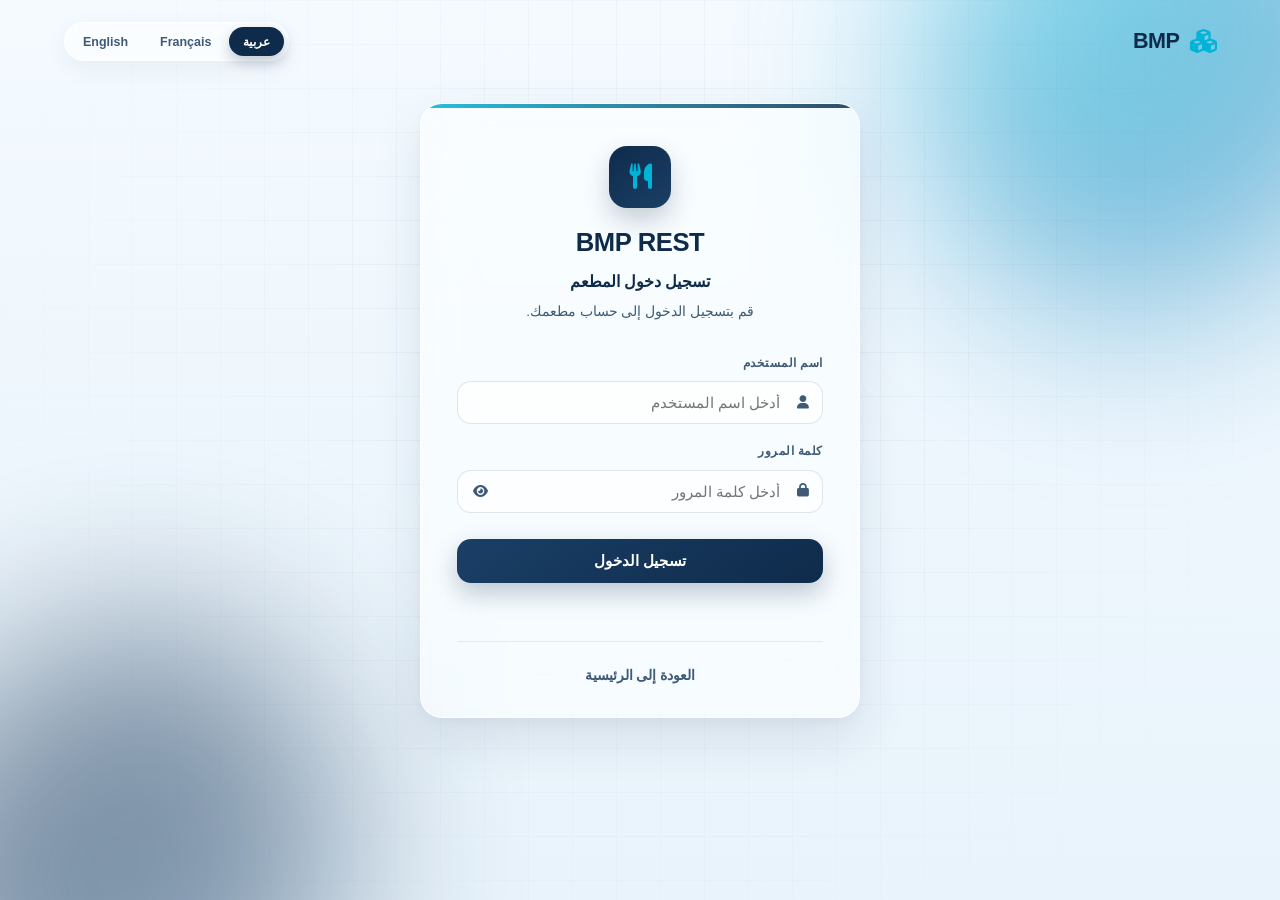
==== commit 565dfc74: "Change 'restaurant' to 'institution' in rest.html Updated text references from 'restaurant' to 'inst" ====
--- a/rest.html
+++ b/rest.html
@@ -58,7 +58,7 @@
         <!-- Summary -->
         <section class="school-summary">
             <div class="summary-item">
-                <span class="summary-label" data-ar="المطعم" data-fr="Restaurant" data-en="Restaurant">المطعم</span>
+                <span class="summary-label" data-ar="المؤسسة" data-fr="institution" data-en="institution">institution</span>
                 <strong id="restaurantName">-</strong>
             </div>
             <div class="summary-item">
@@ -115,7 +115,7 @@
                 <p data-ar="تسجيل وعرض طلبات المطعم."
                    data-fr="Enregistrer et consulter les commandes."
                    data-en="Record and view restaurant orders.">
-                    تسجيل وعرض طلبات المطعم.
+                    تسجيل وعرض طلبات المؤسسة.
                 </p>
                 <span class="card-arrow"><i class="fas fa-arrow-left"></i></span>
             </button>
@@ -148,7 +148,7 @@
                 <p data-ar="إدارة إعدادات المطعم والمستخدمين."
                    data-fr="Gérer les paramètres et utilisateurs."
                    data-en="Manage restaurant settings and users.">
-                    إدارة إعدادات المطعم والمستخدمين.
+                    إدارة إعدادات المؤسسة والمستخدمين.
                 </p>
                 <span class="card-arrow"><i class="fas fa-arrow-left"></i></span>
             </button>
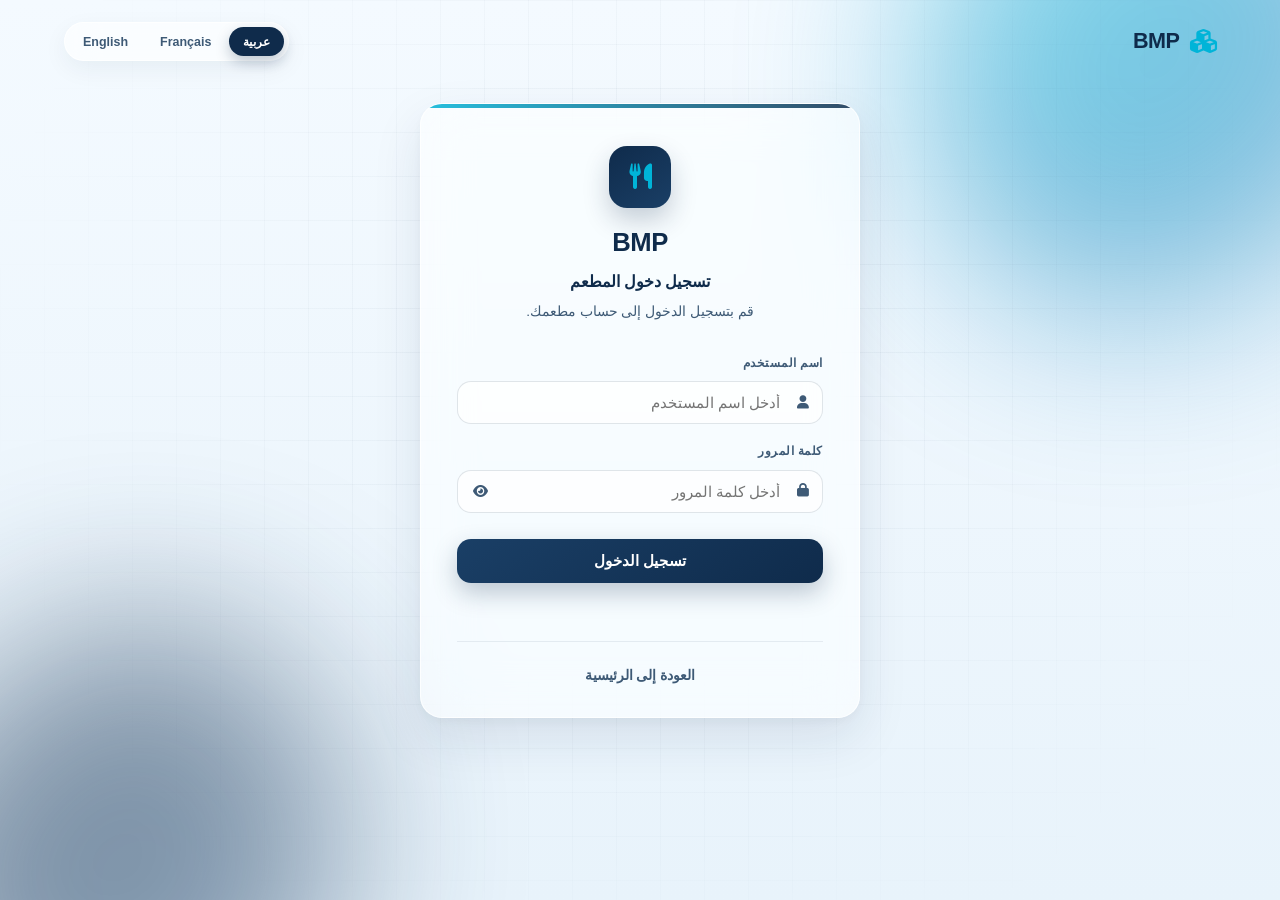
==== commit a45940dc: "Update institution-related text in rest.html" ====
--- a/rest.html
+++ b/rest.html
@@ -112,9 +112,9 @@
             <button id="ordersCard" class="dashboard-card">
                 <div class="card-icon"><i class="fas fa-receipt"></i></div>
                 <h2 data-ar="الطلبات" data-fr="Commandes" data-en="Orders">الطلبات</h2>
-                <p data-ar="تسجيل وعرض طلبات المطعم."
+                <p data-ar="تسجيل وعرض طلبات المؤسسة."
                    data-fr="Enregistrer et consulter les commandes."
-                   data-en="Record and view restaurant orders.">
+                   data-en="Record and view institution orders.">
                     تسجيل وعرض طلبات المؤسسة.
                 </p>
                 <span class="card-arrow"><i class="fas fa-arrow-left"></i></span>
@@ -145,9 +145,9 @@
             <button id="settingsCard" class="dashboard-card">
                 <div class="card-icon"><i class="fas fa-cog"></i></div>
                 <h2 data-ar="الإعدادات" data-fr="Paramètres" data-en="Settings">الإعدادات</h2>
-                <p data-ar="إدارة إعدادات المطعم والمستخدمين."
+                <p data-ar="إدارة إعدادات المؤسسة والمستخدمين."
                    data-fr="Gérer les paramètres et utilisateurs."
-                   data-en="Manage restaurant settings and users.">
+                   data-en="Manage institution settings and users.">
                     إدارة إعدادات المؤسسة والمستخدمين.
                 </p>
                 <span class="card-arrow"><i class="fas fa-arrow-left"></i></span>
